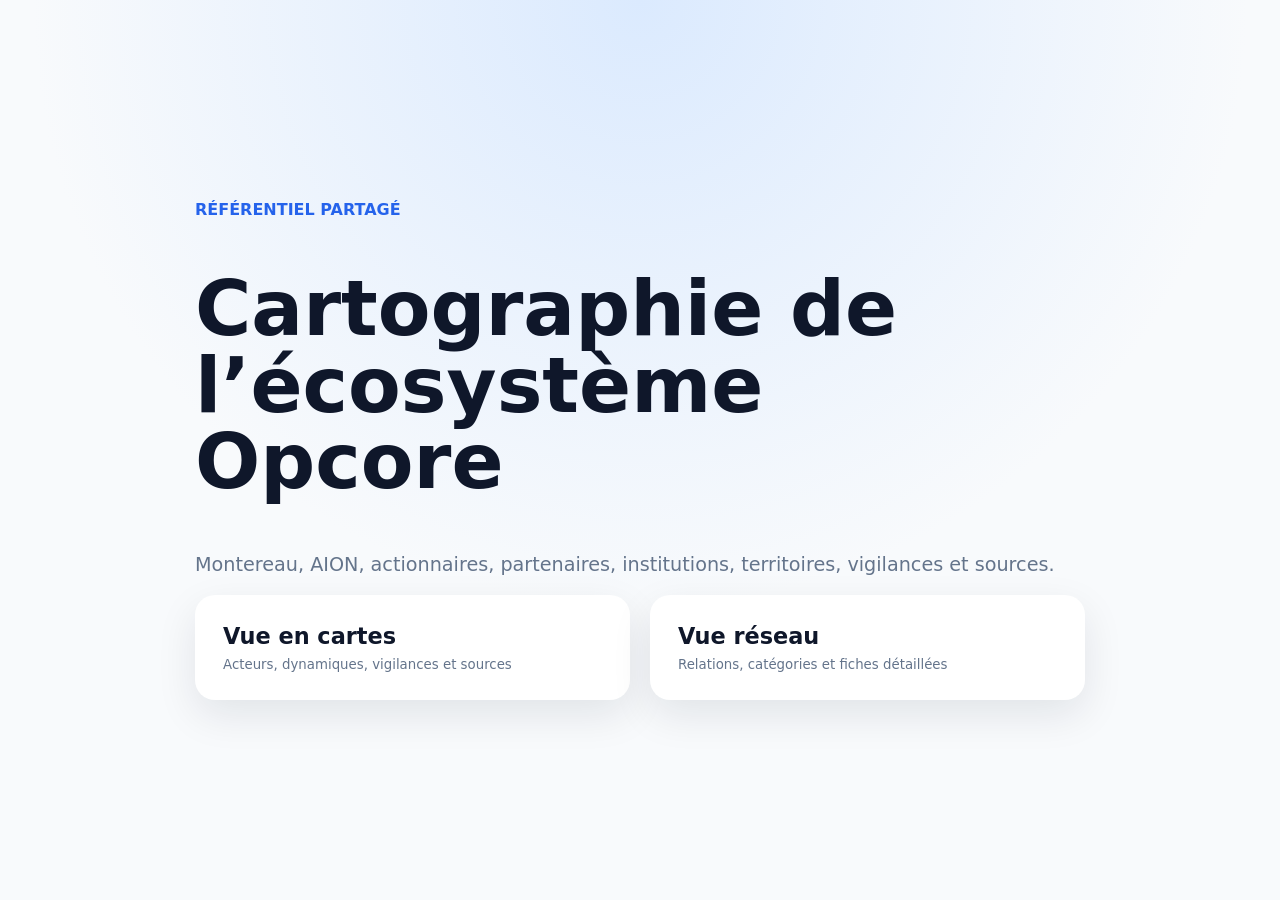
==== index.html @ ae8292eb "Add files via upload" ====
<!doctype html><html lang="fr"><head><meta charset="utf-8"><meta name="viewport" content="width=device-width,initial-scale=1"><title>Opcore</title><link rel="stylesheet" href="assets/css/common.css"></head><body class="landing"><main><span>RÉFÉRENTIEL PARTAGÉ</span><h1>Cartographie de l’écosystème Opcore</h1><p>Montereau, AION, actionnaires, partenaires, institutions, territoires, vigilances et sources.</p><div class="choices"><a href="apps/cards/"><b>Vue en cartes</b><small>Acteurs, dynamiques, vigilances et sources</small></a><a href="apps/network/"><b>Vue réseau</b><small>Relations, catégories et fiches détaillées</small></a></div></main></body></html>
---- assets/css/common.css ----
*{box-sizing:border-box}body{margin:0;font-family:Inter,system-ui;color:#0f172a;background:#f8fafc}a{color:#2563eb;text-decoration:none}.landing{min-height:100vh;display:grid;place-items:center;background:radial-gradient(circle at top,#dbeafe,#f8fafc 55%)}.landing main{max-width:950px;padding:30px}.landing span{color:#2563eb;font-weight:800}.landing h1{font-size:clamp(2.5rem,6vw,5rem);line-height:1}.landing p{font-size:1.2rem;color:#64748b}.choices{display:grid;grid-template-columns:1fr 1fr;gap:20px}.choices a{background:#fff;padding:28px;border-radius:20px;box-shadow:0 15px 40px #0f172a18}.choices b,.choices small{display:block}.choices b{font-size:1.4rem;color:#0f172a}.choices small{color:#64748b;margin-top:8px}@media(max-width:700px){.choices{grid-template-columns:1fr}}
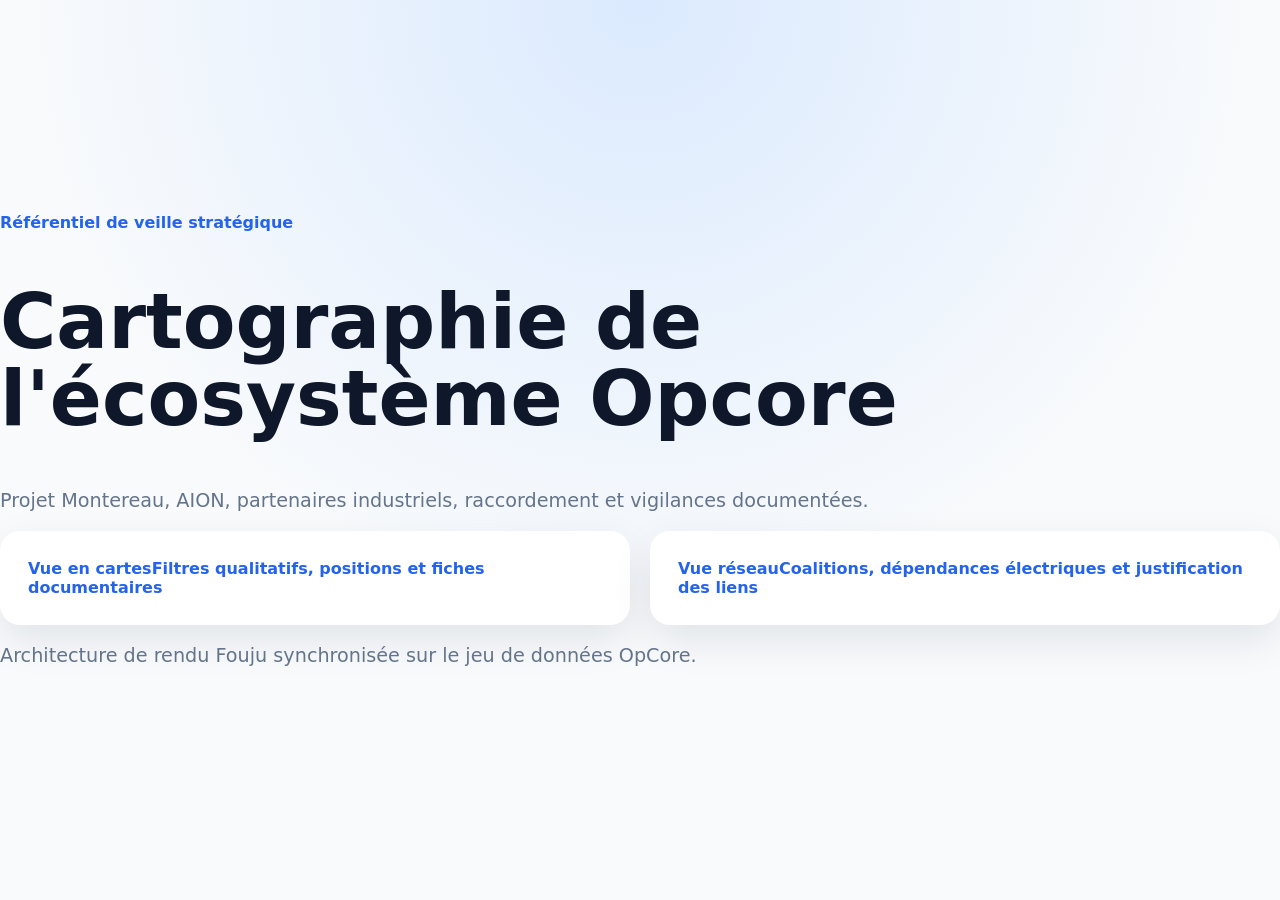
==== commit 2576a2f4: "Update index.html" ====
--- a/index.html
+++ b/index.html
@@ -1 +1 @@
-<!doctype html><html lang="fr"><head><meta charset="utf-8"><meta name="viewport" content="width=device-width,initial-scale=1"><title>Opcore</title><link rel="stylesheet" href="assets/css/common.css"></head><body class="landing"><main><span>RÉFÉRENTIEL PARTAGÉ</span><h1>Cartographie de l’écosystème Opcore</h1><p>Montereau, AION, actionnaires, partenaires, institutions, territoires, vigilances et sources.</p><div class="choices"><a href="apps/cards/"><b>Vue en cartes</b><small>Acteurs, dynamiques, vigilances et sources</small></a><a href="apps/network/"><b>Vue réseau</b><small>Relations, catégories et fiches détaillées</small></a></div></main></body></html>+<!doctype html><html lang="fr"><head><meta charset="utf-8"><meta name="viewport" content="width=device-width,initial-scale=1"><title>Écosystème Opcore</title><link rel="stylesheet" href="assets/css/common.css"></head><body><main class="landing"><div class="hero"><span class="eyebrow">Référentiel de veille stratégique</span><h1>Cartographie de l'écosystème Opcore</h1><p>Projet Montereau, AION, partenaires industriels, raccordement et vigilances documentées.</p><div class="choices"><a class="choice" href="apps/cards/"><strong>Vue en cartes</strong><span>Filtres qualitatifs, positions et fiches documentaires</span></a><a class="choice" href="apps/network/"><strong>Vue réseau</strong><span>Coalitions, dépendances électriques et justification des liens</span></a></div><p class="notice">Architecture de rendu Fouju synchronisée sur le jeu de données OpCore.</p></div></main></body></html>
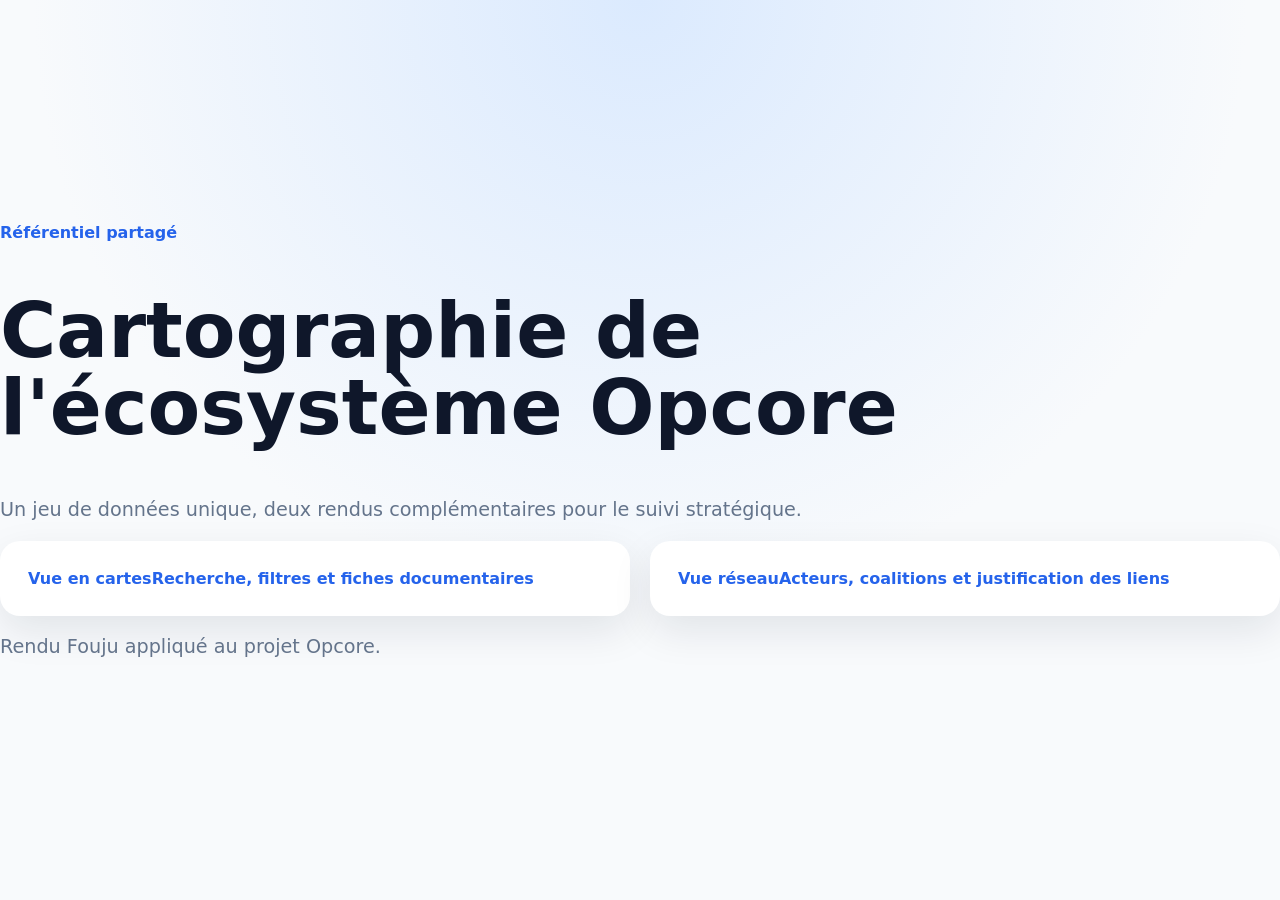
==== commit 285cd8d8: "Update index.html" ====
--- a/index.html
+++ b/index.html
@@ -1 +1 @@
-<!doctype html><html lang="fr"><head><meta charset="utf-8"><meta name="viewport" content="width=device-width,initial-scale=1"><title>Écosystème Opcore</title><link rel="stylesheet" href="assets/css/common.css"></head><body><main class="landing"><div class="hero"><span class="eyebrow">Référentiel de veille stratégique</span><h1>Cartographie de l'écosystème Opcore</h1><p>Projet Montereau, AION, partenaires industriels, raccordement et vigilances documentées.</p><div class="choices"><a class="choice" href="apps/cards/"><strong>Vue en cartes</strong><span>Filtres qualitatifs, positions et fiches documentaires</span></a><a class="choice" href="apps/network/"><strong>Vue réseau</strong><span>Coalitions, dépendances électriques et justification des liens</span></a></div><p class="notice">Architecture de rendu Fouju synchronisée sur le jeu de données OpCore.</p></div></main></body></html>
+<!doctype html><html lang="fr"><head><meta charset="utf-8"><meta name="viewport" content="width=device-width,initial-scale=1"><title>Écosystème Opcore</title><link rel="stylesheet" href="assets/css/common.css"></head><body><main class="landing"><div class="hero"><span class="eyebrow">Référentiel partagé</span><h1>Cartographie de l'écosystème Opcore</h1><p>Un jeu de données unique, deux rendus complémentaires pour le suivi stratégique.</p><div class="choices"><a class="choice" href="apps/cards/"><strong>Vue en cartes</strong><span>Recherche, filtres et fiches documentaires</span></a><a class="choice" href="apps/network/"><strong>Vue réseau</strong><span>Acteurs, coalitions et justification des liens</span></a></div><p class="notice">Rendu Fouju appliqué au projet Opcore.</p></div></main></body></html>
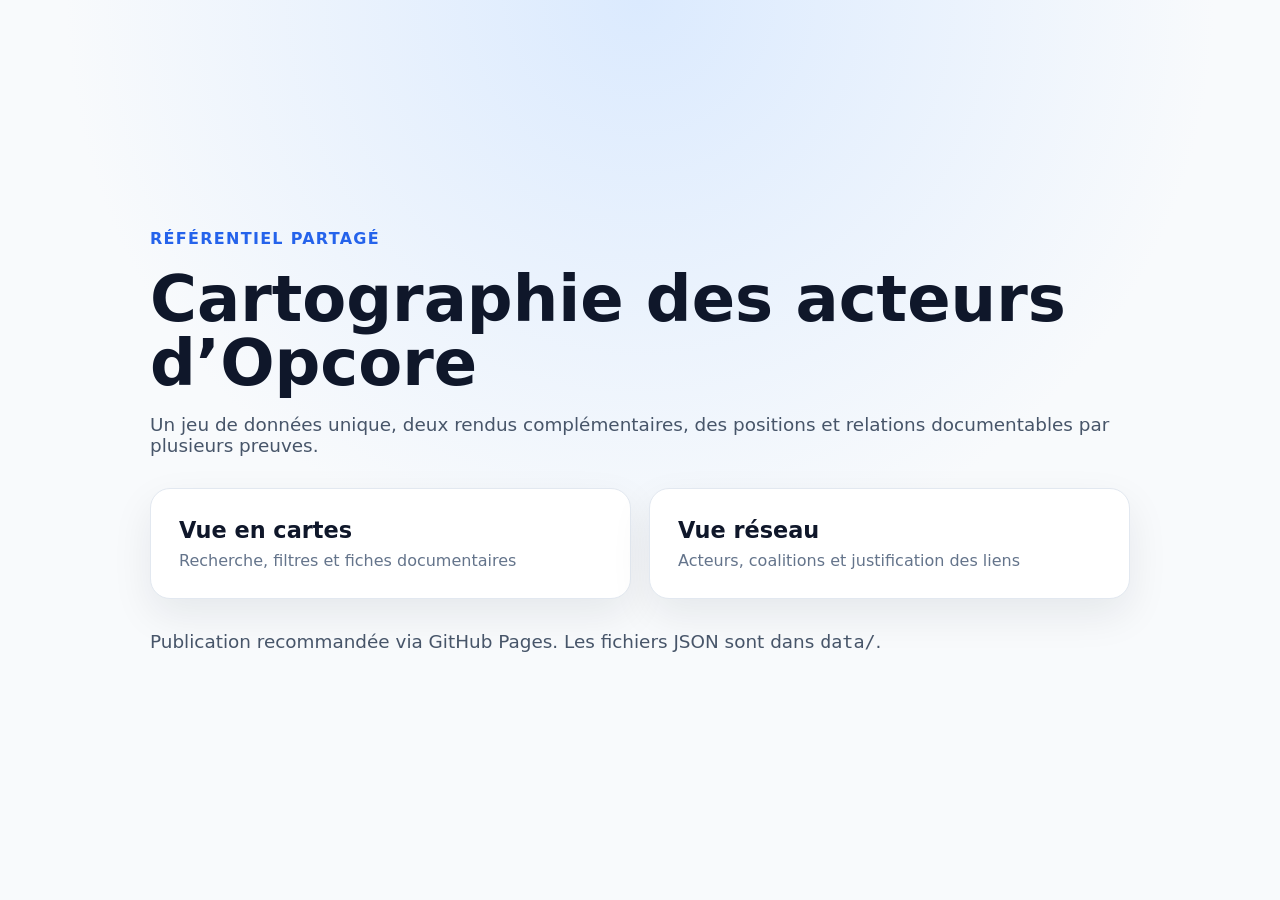
==== commit afb349ce: "Add files via upload" ====
--- a/index.html
+++ b/index.html
@@ -1 +1 @@
-<!doctype html><html lang="fr"><head><meta charset="utf-8"><meta name="viewport" content="width=device-width,initial-scale=1"><title>Écosystème Opcore</title><link rel="stylesheet" href="assets/css/common.css"></head><body><main class="landing"><div class="hero"><span class="eyebrow">Référentiel partagé</span><h1>Cartographie de l'écosystème Opcore</h1><p>Un jeu de données unique, deux rendus complémentaires pour le suivi stratégique.</p><div class="choices"><a class="choice" href="apps/cards/"><strong>Vue en cartes</strong><span>Recherche, filtres et fiches documentaires</span></a><a class="choice" href="apps/network/"><strong>Vue réseau</strong><span>Acteurs, coalitions et justification des liens</span></a></div><p class="notice">Rendu Fouju appliqué au projet Opcore.</p></div></main></body></html>
+<!doctype html><html lang="fr"><head><meta charset="utf-8"><meta name="viewport" content="width=device-width,initial-scale=1"><title>Opcore</title><link rel="stylesheet" href="assets/css/common.css"></head><body><main class="landing"><div class="hero"><span class="eyebrow">Référentiel partagé</span><h1>Cartographie des acteurs d’Opcore</h1><p>Un jeu de données unique, deux rendus complémentaires, des positions et relations documentables par plusieurs preuves.</p><div class="choices"><a class="choice" href="apps/cards/"><strong>Vue en cartes</strong><span>Recherche, filtres et fiches documentaires</span></a><a class="choice" href="apps/network/"><strong>Vue réseau</strong><span>Acteurs, coalitions et justification des liens</span></a></div><p class="notice">Publication recommandée via GitHub Pages. Les fichiers JSON sont dans <code>data/</code>.</p></div></main></body></html>
--- a/assets/css/common.css
+++ b/assets/css/common.css
@@ -1 +1 @@
-*{box-sizing:border-box}body{margin:0;font-family:Inter,system-ui;color:#0f172a;background:#f8fafc}a{color:#2563eb;text-decoration:none}.landing{min-height:100vh;display:grid;place-items:center;background:radial-gradient(circle at top,#dbeafe,#f8fafc 55%)}.landing main{max-width:950px;padding:30px}.landing span{color:#2563eb;font-weight:800}.landing h1{font-size:clamp(2.5rem,6vw,5rem);line-height:1}.landing p{font-size:1.2rem;color:#64748b}.choices{display:grid;grid-template-columns:1fr 1fr;gap:20px}.choices a{background:#fff;padding:28px;border-radius:20px;box-shadow:0 15px 40px #0f172a18}.choices b,.choices small{display:block}.choices b{font-size:1.4rem;color:#0f172a}.choices small{color:#64748b;margin-top:8px}@media(max-width:700px){.choices{grid-template-columns:1fr}}+*{box-sizing:border-box}body{margin:0;font-family:Inter,system-ui,-apple-system,"Segoe UI",sans-serif;background:#f8fafc;color:#0f172a}a{color:inherit}.landing{min-height:100vh;display:grid;place-items:center;padding:32px;background:radial-gradient(circle at top,#dbeafe,#f8fafc 52%)}.hero{max-width:980px}.eyebrow{color:#2563eb;font-weight:800;text-transform:uppercase;letter-spacing:.08em}.hero h1{font-size:clamp(2.2rem,5vw,4.6rem);line-height:1;margin:.3em 0}.hero p{font-size:1.15rem;color:#475569}.choices{display:grid;grid-template-columns:repeat(2,minmax(0,1fr));gap:18px;margin:32px 0}.choice{display:flex;flex-direction:column;gap:8px;text-decoration:none;background:white;padding:28px;border-radius:20px;border:1px solid #e2e8f0;box-shadow:0 16px 40px rgba(15,23,42,.08);transition:.2s}.choice:hover{transform:translateY(-4px);border-color:#60a5fa}.choice strong{font-size:1.4rem}.choice span,.notice{color:#64748b}@media(max-width:700px){.choices{grid-template-columns:1fr}}
